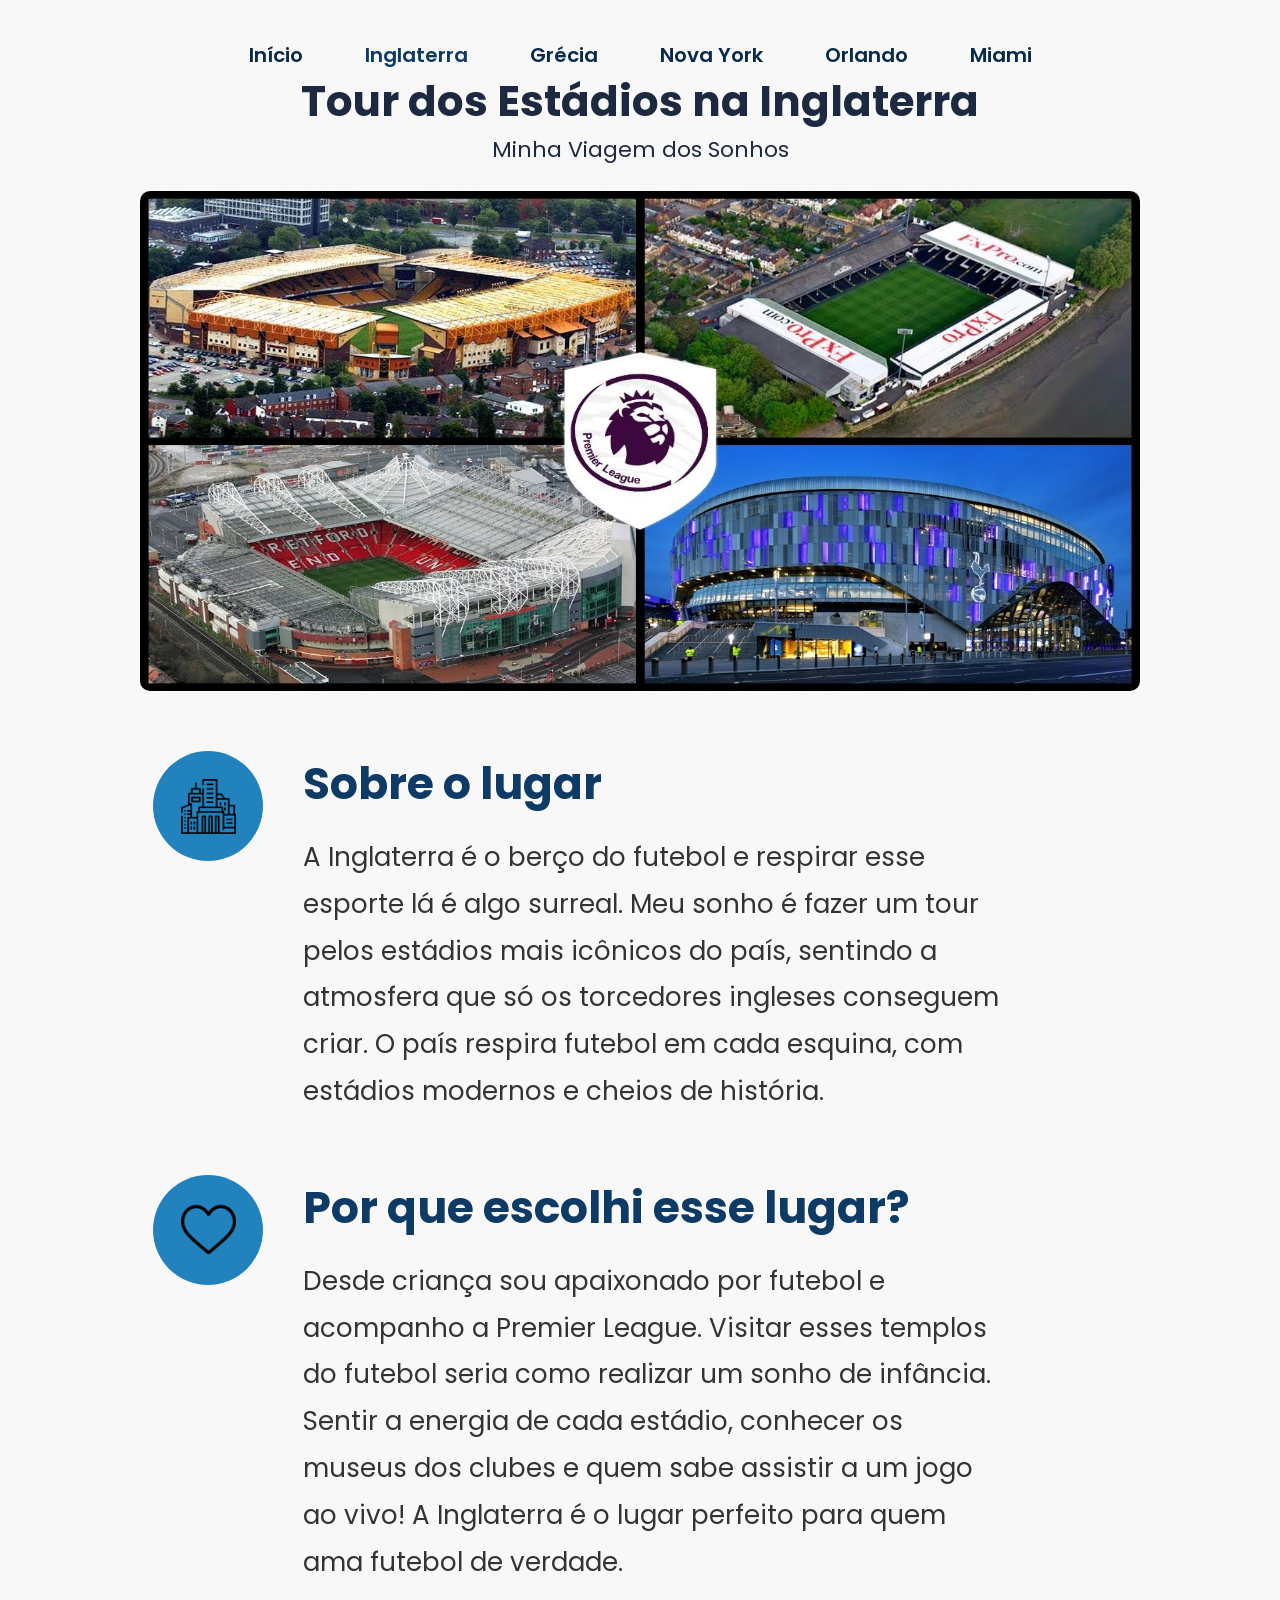
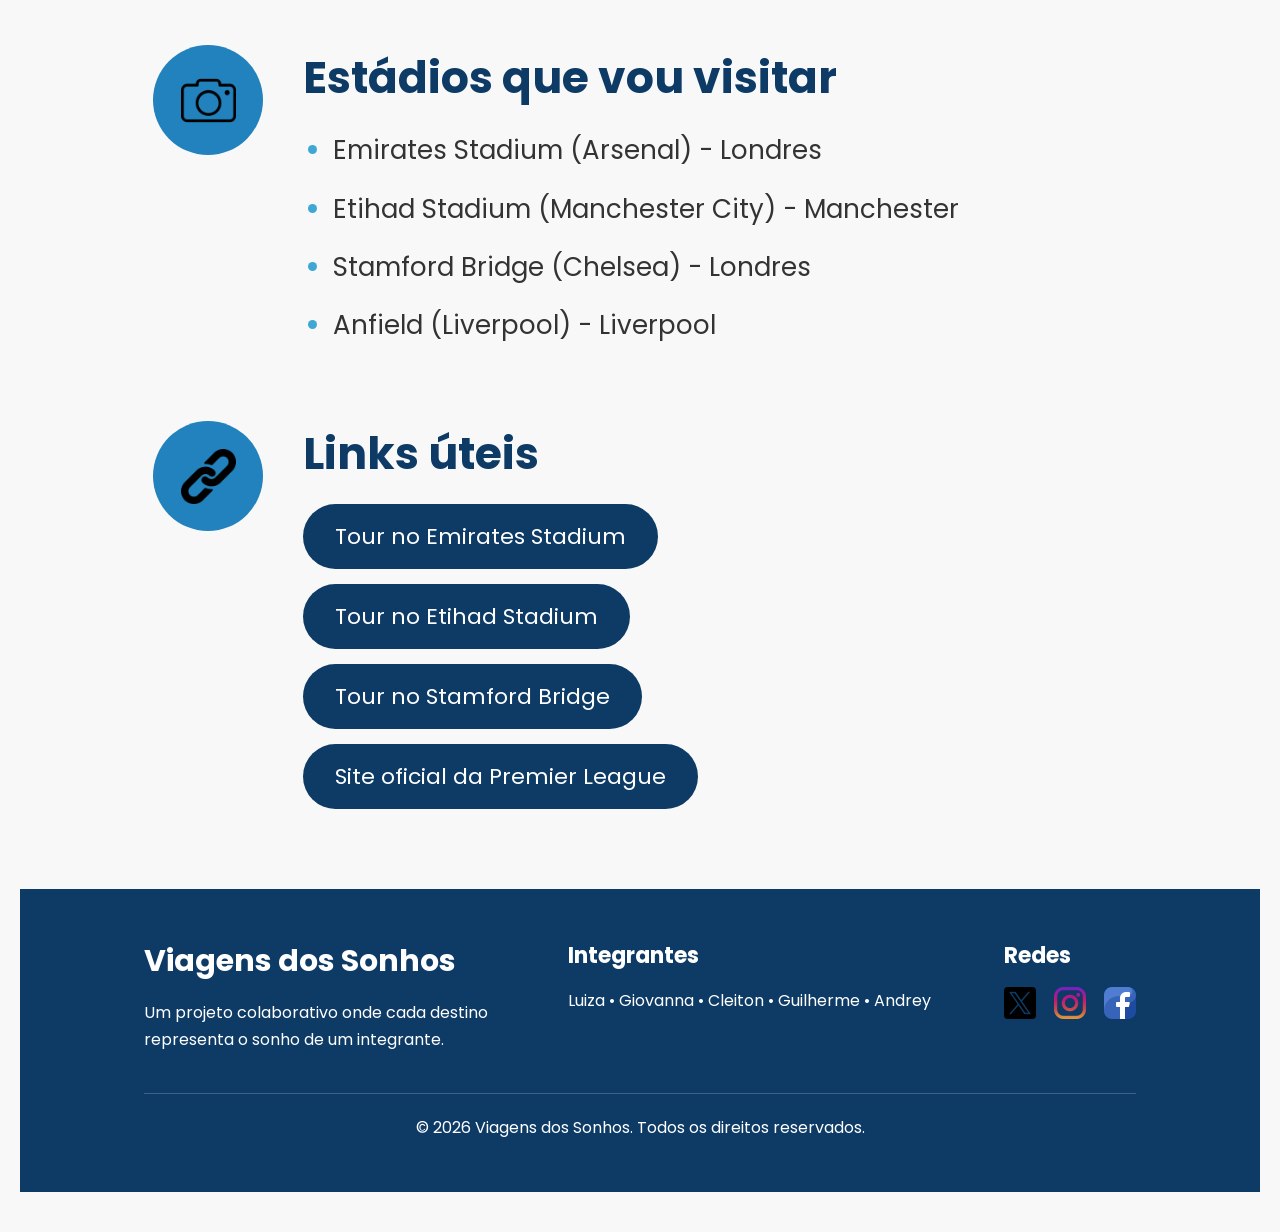
==== cleiton.html @ 05d2e62f "feat: projeto finalizado - todas as páginas padronizadas" ====
<!doctype html>
<html lang="pt-BR">
  <head>
    <meta charset="UTF-8" />
    <title>Minha Viagem dos Sonhos</title>
    <link
      href="https://fonts.googleapis.com/css2?family=Poppins:wght@300;400;500;600;700;800&display=swap"
      rel="stylesheet"
    />
    <link rel="stylesheet" href="CSS/style-cleiton.css" />
  </head>
  <body>
    <!-- NAVEGAÇÃO -->
    <nav class="navegacao">
      <ul>
        <li><a href="index.html">Início</a></li>
        <li><a href="cleiton.html" class="ativo">Inglaterra</a></li>
        <li><a href="luiza.html">Grécia</a></li>
        <li><a href="giovanna.html">Nova York</a></li>
        <li><a href="andrey.html">Orlando</a></li>
        <li><a href="guilherme.html">Miami</a></li>
      </ul>
    </nav>

    <!-- CONTEÚDO PRINCIPAL -->
    <div class="tudo">
      <div class="container">
        <h1>Tour dos Estádios na Inglaterra</h1>
        <p>Minha Viagem dos Sonhos</p>
        <br /><img
          src="imagens-cleiton/Imagem-inicio.jpg"
          alt="Estádios da Inglaterra"
        />
      </div>

      <section class="info-bloco">
        <div class="icone">
          <img src="imagens-cleiton/cidade.png" alt="" />
        </div>
        <div class="texto">
          <h2>Sobre o lugar</h2>
          <p>
            A Inglaterra é o berço do futebol e respirar esse esporte lá é algo
            surreal. Meu sonho é fazer um tour pelos estádios mais icônicos do
            país, sentindo a atmosfera que só os torcedores ingleses conseguem
            criar. O país respira futebol em cada esquina, com estádios modernos
            e cheios de história.
          </p>
        </div>
      </section>

      <section class="info-bloco">
        <div class="icone">
          <img src="imagens-cleiton/coracao.png" alt="" />
        </div>
        <div class="texto">
          <h2>Por que escolhi esse lugar?</h2>
          <p>
            Desde criança sou apaixonado por futebol e acompanho a Premier
            League. Visitar esses templos do futebol seria como realizar um
            sonho de infância. Sentir a energia de cada estádio, conhecer os
            museus dos clubes e quem sabe assistir a um jogo ao vivo! A
            Inglaterra é o lugar perfeito para quem ama futebol de verdade.
          </p>
        </div>
      </section>

      <section class="info-bloco">
        <div class="icone">
          <img src="imagens-cleiton/camera.png" alt="" />
        </div>
        <div class="texto">
          <h2>Estádios que vou visitar</h2>
          <ul>
            <li>Emirates Stadium (Arsenal) - Londres</li>
            <li>Etihad Stadium (Manchester City) - Manchester</li>
            <li>Stamford Bridge (Chelsea) - Londres</li>
            <li>Anfield (Liverpool) - Liverpool</li>
          </ul>
        </div>
      </section>

      <section class="info-bloco">
        <div class="icone">
          <img src="imagens-cleiton/ligacao.png" alt="" />
        </div>
        <div class="texto">
          <h2>Links úteis</h2>
          <a href="https://www.arsenal.com/tours" target="_blank"
            >Tour no Emirates Stadium</a
          >
          <a href="https://www.mancity.com/tours" target="_blank"
            >Tour no Etihad Stadium</a
          >
          <a href="https://www.chelseafc.com/en/stadium-tours" target="_blank"
            >Tour no Stamford Bridge</a
          >
          <a href="https://www.premierleague.com/" target="_blank"
            >Site oficial da Premier League</a
          >
        </div>
      </section>
    </div>

    <footer class="footer">
      <div class="footer-container">
        <div class="footer-logo">
          <h2>Viagens dos Sonhos</h2>

          <p>
            Um projeto colaborativo onde cada destino representa o sonho de um
            integrante.
          </p>
        </div>

        <div class="footer-integrantes">
          <h3>Integrantes</h3>

          <p>Luiza • Giovanna • Cleiton • Guilherme • Andrey</p>
        </div>

        <div class="footer-redes">
          <h3>Redes</h3>

          <div class="icones-redes">
            <a href="https://www.instagram.com/"
              ><img src="imagens-cleiton/twitter.png" alt=""
            /></a>
            <a href="https://www.instagram.com/"
              ><img src="imagens-cleiton/instagram.png" alt=""
            /></a>
            <a
              href="https://www.facebook.com/login/?next=https%3A%2F%2Fwww.facebook.com%2F%3Flocale%3Dpt_BR"
              ><img src="imagens-cleiton/facebook.png" alt=""
            /></a>
          </div>
        </div>
      </div>

      <div class="footer-copy">
        <p>© 2026 Viagens dos Sonhos. Todos os direitos reservados.</p>
      </div>
    </footer>
  </body>
</html>
---- CSS/style-cleiton.css ----
/* ===== RESET ===== */
* {
    margin: 0;
    padding: 0;
    box-sizing: border-box;
}

.navegacao ul {
  list-style: none;
  display: flex;
  justify-content: center;
  flex-wrap: wrap;
  gap: 30px;
  padding: 0;
  margin: 0;
}

.navegacao ul li {
  padding: 0;
  margin: 0;
  border-bottom: none;
}

.navegacao ul li:hover {
  background: none;
}

.navegacao a {
  color: #082b4b;
  text-decoration: none;
  font-size: 20px;
  font-weight: 600;
  padding: 8px 16px;
  border-radius: 20px;
  transition: 0.3s;
}

.navegacao a:hover {
  background-color: #3fa7d6;
  color: #ffffff;
  text-decoration: none;
}

.navegacao a.ativo {
  color: #0d3b66;
}
body {
  font-family: "Poppins", sans-serif;
  background: #f8f8f8;
  color: #1d2940;

  padding: 40px 20px;
}
/* ===== CONTAINER PRINCIPAL ===== */
.container img {
    width: 1000px;
    height: 500px;
    border-radius: 10px;
    display: block;
    margin: 0 auto;
}

.container h1 {
    text-align: center;
    font-size: 42px;
}

.container p {
    text-align: center;
    font-size: 22px;
}

.tudo {
    width: 85%;
    max-width: 1100px;
    margin: auto;
    padding: 0 20px;
}

/* ===== SEÇÕES ===== */
.info-bloco {
    display: flex;
    align-items: flex-start;
    gap: 40px;
    margin-top: 60px;
    padding: 0 20px;
}

.icone {
    width: 110px;
    height: 110px;
    background-color: #f4f1de;
    border-radius: 50%;
    display: flex;
    align-items: center;
    justify-content: center;
    flex-shrink: 0;
}
.icone {

  background-color: #2282be;

  border-radius: 50%;

  display: flex;
  align-items: center;
  justify-content: center;

  flex-shrink: 0;

  transition: 0.3s;
}

.icone:hover{
    transform: translateY(-5px);

    background-color: #2282be;
}


.icone img {
    width: 55px;
}

.texto {
    max-width: 700px;
    text-align: left;
}

.texto h2 {
    font-size: 44px;
    color: #0D3B66;
    margin-bottom: 18px;
}

.texto p {
    font-size: 26px;
    line-height: 1.8;
    color: #333;
}

.texto ul {
    padding-left: 30px;
    margin-top: 15px;
}

.texto li {
    font-size: 26px;
    margin-bottom: 14px;
    line-height: 1.7;
    color: #333;
}

.texto li::marker {
    color: #3FA7D6;
}

.texto a {
    display: block;
    width: fit-content;
    margin-top: 15px;
    background-color: #0D3B66;
    color: white;
    padding: 16px 32px;
    border-radius: 40px;
    text-decoration: none;
    font-size: 22px;
    transition: 0.3s;
}

.texto a:hover {
    background-color: #3FA7D6;
    transform: translateY(-3px);
}

.footer{
    background-color: #0D3B66;

    color: white;

    margin-top: 80px;

    padding: 50px 10%;
}

.footer-container{
    display: flex;

    justify-content: space-between;

    flex-wrap: wrap;

    gap: 40px;
}

.footer h2{
    font-size: 30px;

    margin-bottom: 15px;
}

.footer h3{
    margin-bottom: 15px;

    font-size: 22px;
}

.footer p{
    font-size: 16px;

    line-height: 1.7;
}

.footer-logo{
    max-width: 350px;
}



.icones-redes{
    display: flex;

    gap: 18px;
}

.icones-redes a{
    transition: 0.3s;
}



.icones-redes img{
    width: 32px;

    height: 32px;

    object-fit: contain;
}



.icones-redes a:hover{
    transform: translateY(-5px);
}

.footer-copy{
    text-align: center;

    margin-top: 40px;

    border-top: 1px solid rgba(255,255,255,0.2);

    padding-top: 20px;
}
/* ===== RESPONSIVO PARA CELULAR ===== */
@media (max-width: 768px) {
    .navegacao ul {
        flex-direction: column;
        align-items: center;
        gap: 10px;
    }

    .navegacao a {
        font-size: 18px;
    }

    .info-bloco {
        flex-direction: column;
        align-items: center;
        text-align: center;
    }

    .texto {
        text-align: center;
    }

    .texto a {
        margin: 15px auto 0 auto;
    }

    .container h1 {
        font-size: 32px;
    }

    .texto h2 {
        font-size: 34px;
    }

    .texto p,
    .texto li {
        font-size: 22px;
    }

    .container img {
        width: 100%;
        height: auto;
    }
}
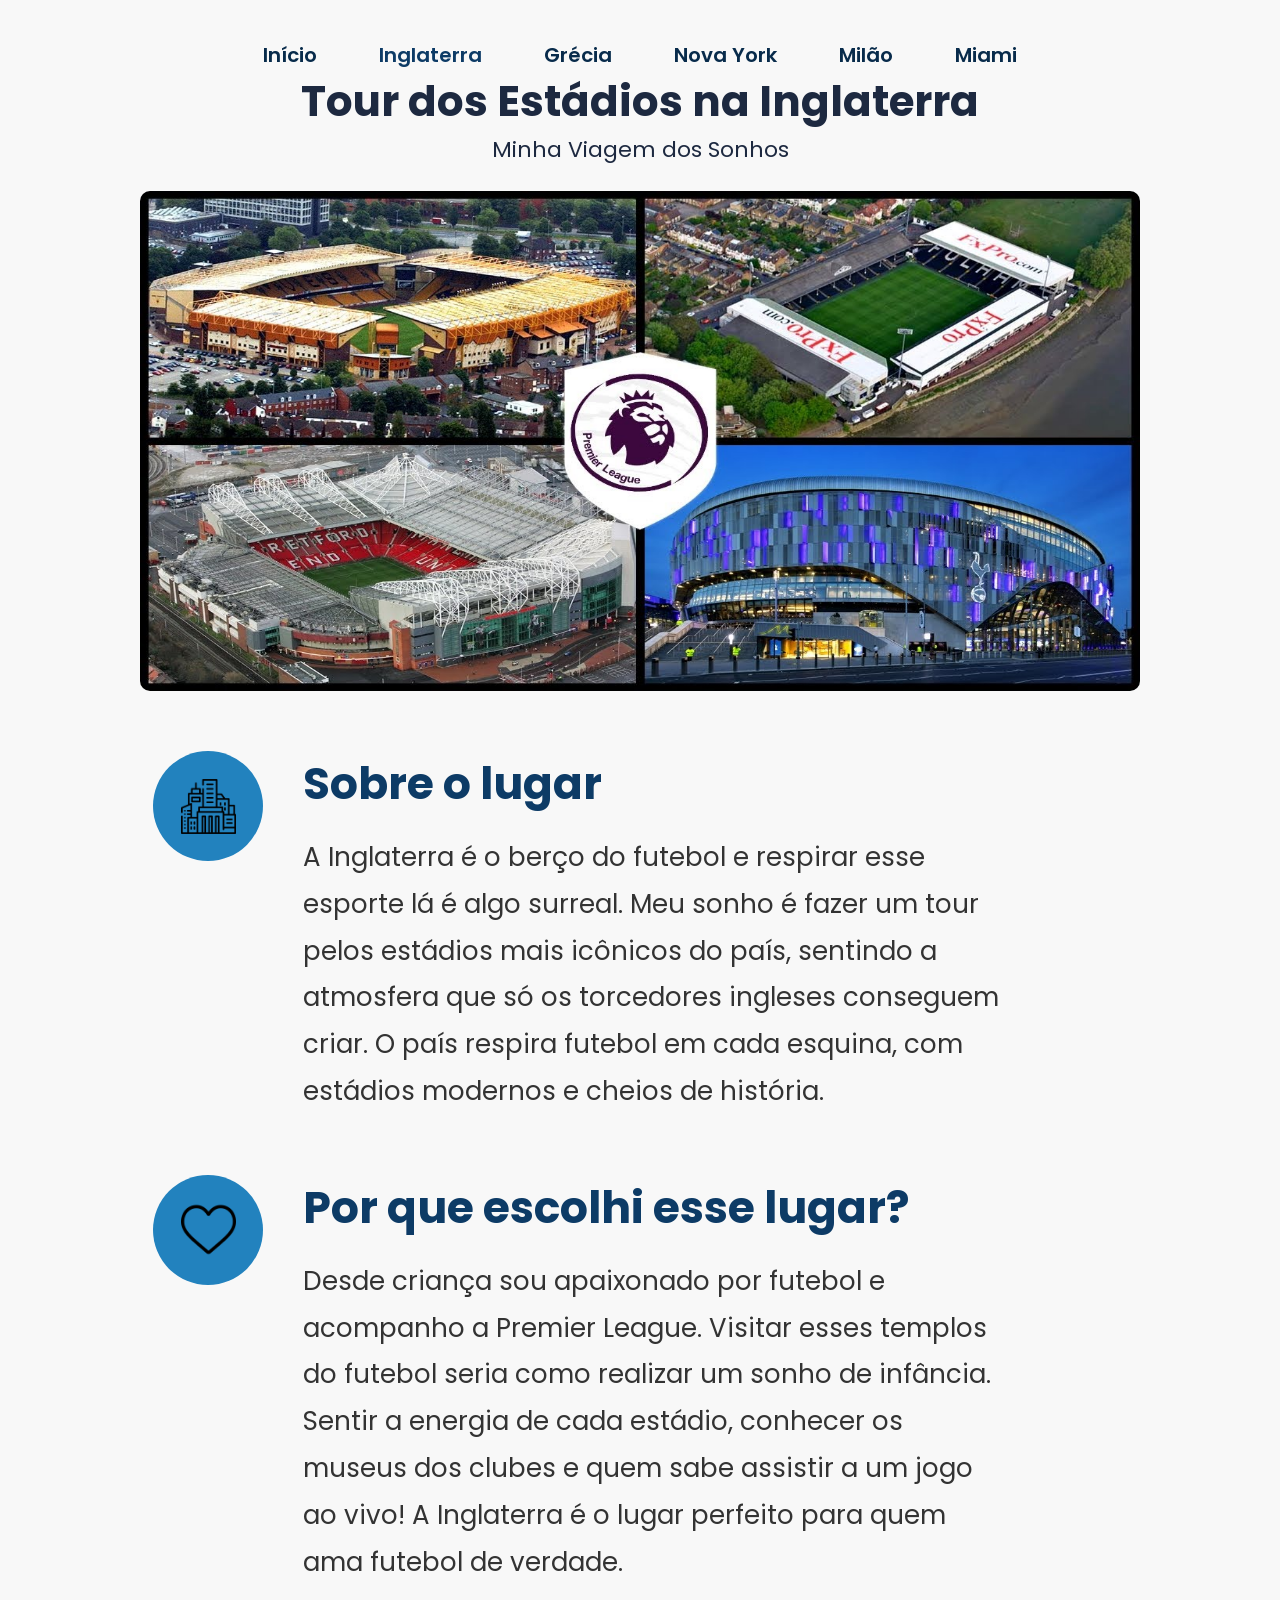
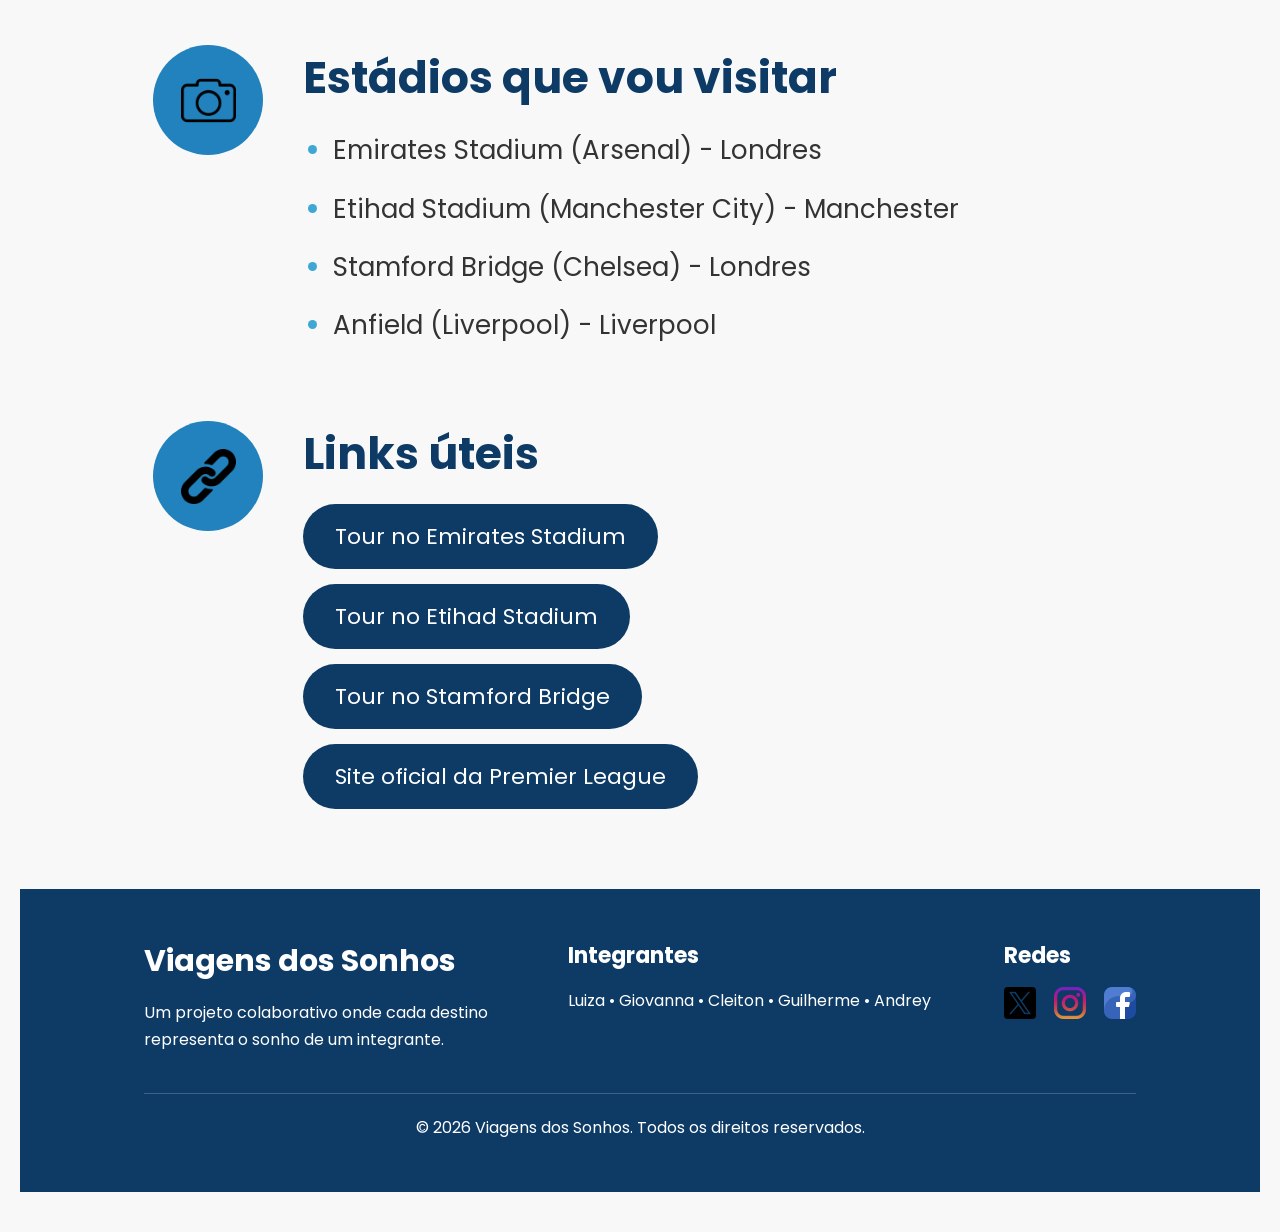
==== commit 459a274b: "feat: projeto finalizado - todas as páginas padronizadas literalmente" ====
--- a/cleiton.html
+++ b/cleiton.html
@@ -17,7 +17,7 @@
         <li><a href="cleiton.html" class="ativo">Inglaterra</a></li>
         <li><a href="luiza.html">Grécia</a></li>
         <li><a href="giovanna.html">Nova York</a></li>
-        <li><a href="andrey.html">Orlando</a></li>
+        <li><a href="andrey.html">Milão</a></li>
         <li><a href="guilherme.html">Miami</a></li>
       </ul>
     </nav>
